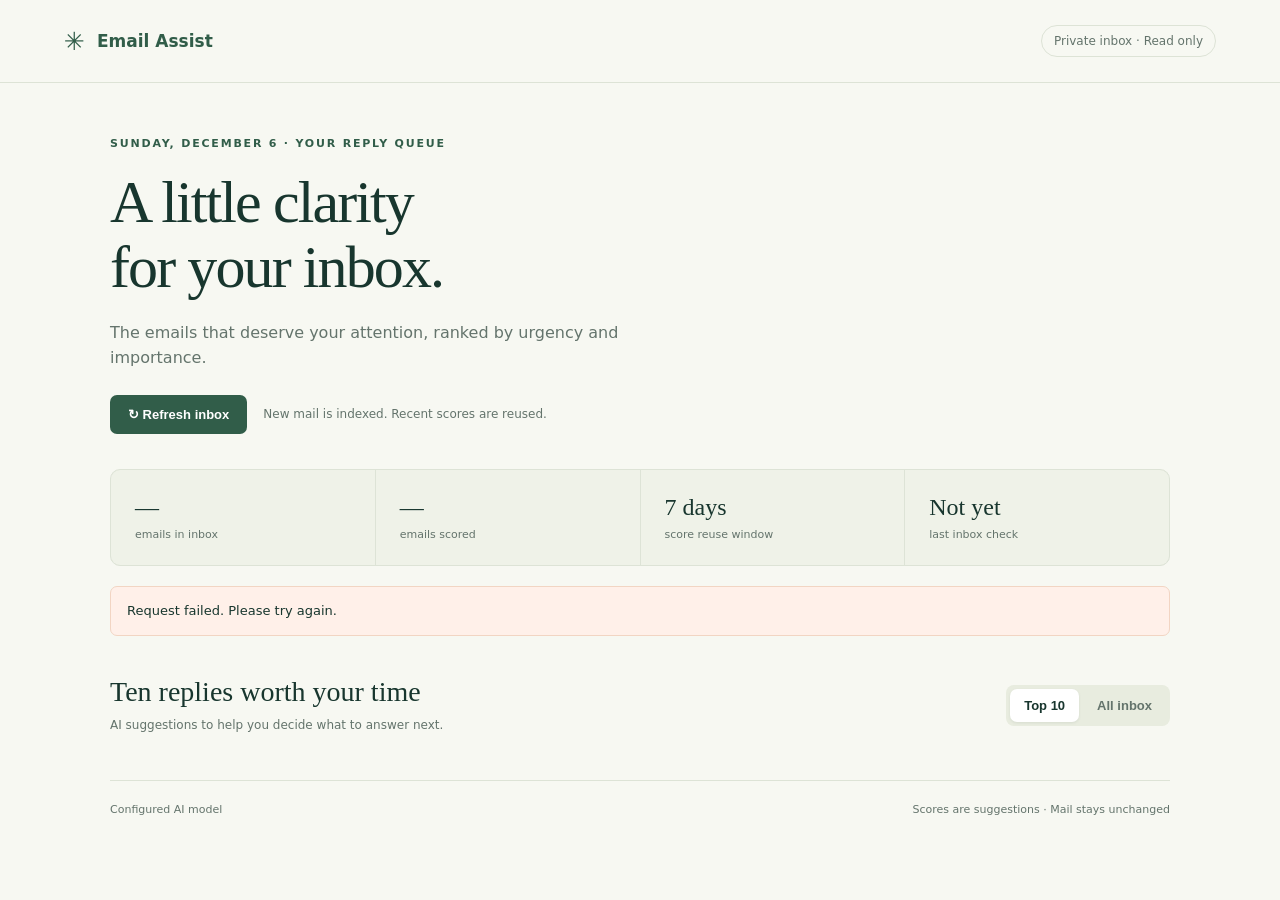
==== static/index.html @ 773610ed "Deploy read-only inbox triage with seven-day AI score cache" ====
<!doctype html><html lang="en"><head><meta charset="utf-8"><meta name="viewport" content="width=device-width,initial-scale=1"><title>Email Assist · Daily reply queue</title><link rel="stylesheet" href="/static/style.css"><script defer src="/static/app.js"></script></head><body>
<header><a class="brand" href="/">✳ <span>Email Assist</span></a><span class="private">Private inbox · Read only</span></header>
<main><section class="intro"><div class="eyebrow" id="today">YOUR DAILY REPLY QUEUE</div><h1>A little clarity<br>for your inbox.</h1><p>The emails that deserve your attention, ranked by urgency and importance.</p><div class="controls"><button id="refresh">↻ Refresh inbox</button><span id="refresh-note">New mail is indexed. Recent scores are reused.</span></div></section>
<section class="stats"><div><span id="inbox-count">—</span><small>emails in inbox</small></div><div><span id="scored-count">—</span><small>emails scored</small></div><div><span>7 days</span><small>score reuse window</small></div><div><span id="last-scan">Not yet</span><small>last inbox check</small></div></section>
<div id="status" class="notice" role="status">Connecting…</div>
<section id="setup" hidden><h2>Connect your Bridge inbox</h2><p>Use the password shown in Proton Mail Bridge’s IMAP settings.</p><form id="setup-form"><label>Bridge username<input id="username" type="email" autocomplete="username" required></label><label>Bridge IMAP password<input id="password" type="password" autocomplete="off" required></label><button type="submit">Connect inbox</button></form><p id="setup-error" role="alert"></p></section>
<section id="list-view"><div class="section-head"><div><h2 id="list-title">Ten replies worth your time</h2><p id="list-caption">AI suggestions to help you decide what to answer next.</p></div><nav><button class="tab active" id="top-tab">Top 10</button><button class="tab" id="all-tab">All inbox</button></nav></div><label id="search-box" hidden>Find an email<input id="search" type="search" placeholder="Search titles or senders"></label><div id="emails" class="emails"></div><div id="pagination" class="pagination" hidden><button id="prev">← Previous</button><span id="page-label"></span><button id="next">Next →</button></div></section>
<section id="detail" hidden><a href="/" class="back">← Back to reply queue</a><div class="detail-head"><div id="detail-score" class="score"></div><div><h2 id="detail-title"></h2><p id="detail-from"></p><small id="detail-date"></small></div></div><div class="recommendation"><div class="eyebrow">WHY IT MATTERS</div><p id="detail-reason"></p><div class="eyebrow">SUGGESTED NEXT STEP</div><p id="detail-action"></p><small id="detail-analysis"></small></div><div id="truncated" class="notice" hidden>This is a text preview. Long messages may be truncated; attachments are not analyzed.</div><h3>Message preview</h3><pre id="detail-body"></pre><p class="muted">Reading this preview does not mark the message as read. To reply, open your mail client and find this subject.</p><button id="copy-subject">Copy subject to find in Proton</button><a href="https://mail.proton.me/" target="_blank" rel="noopener noreferrer" class="button secondary">Open Proton Mail ↗</a></section>
<footer><span id="model-label">Configured AI model</span><span>Scores are suggestions · Mail stays unchanged</span></footer></main></body></html>
---- static/style.css ----
:root{color-scheme:light;--ink:#18362e;--muted:#64746c;--green:#315d49;--paper:#f7f8f2;--line:#dde3d6}*{box-sizing:border-box}body{margin:0;background:var(--paper);color:var(--ink);font-family:system-ui,-apple-system,sans-serif}header{padding:25px 5%;display:flex;align-items:center;justify-content:space-between;border-bottom:1px solid var(--line)}.brand{display:flex;gap:12px;align-items:center;font-size:25px;text-decoration:none;color:var(--green)}.brand span{font-size:17px;font-weight:650}.private{font-size:12px;color:var(--muted);border:1px solid var(--line);border-radius:30px;padding:8px 12px}main{max-width:1120px;margin:auto;padding:54px 30px 20px}.eyebrow{font-size:11px;font-weight:700;letter-spacing:1.8px;color:var(--green)}h1{font-family:Georgia,serif;font-size:clamp(38px,5vw,60px);line-height:1.08;letter-spacing:-1.9px;font-weight:400;margin:20px 0}p{color:var(--muted);line-height:1.6}.intro{margin-bottom:35px}.intro>p{max-width:540px}.controls{display:flex;gap:16px;align-items:center;margin-top:24px}.controls span{font-size:12px;color:var(--muted)}button,.button{border:0;border-radius:7px;padding:12px 18px;background:var(--green);color:white;font-weight:600;font-size:13px;cursor:pointer;text-decoration:none;display:inline-block}button:hover,.button:hover{filter:brightness(1.08)}button:disabled{opacity:.45;cursor:default}.stats{display:grid;grid-template-columns:repeat(4,1fr);gap:1px;background:var(--line);border:1px solid var(--line);border-radius:10px;overflow:hidden}.stats>div{padding:24px;background:#eff2e8}.stats span{display:block;font-size:24px;font-family:Georgia,serif}.stats small{display:block;margin-top:7px;font-size:11px;color:var(--muted)}.notice{font-size:13px;line-height:1.7;padding:13px 16px;background:#e9efdf;border:1px solid #d6e2c8;border-radius:7px;margin:20px 0}.notice.error{background:#fff0e9;border-color:#f2d5c3}.section-head{display:flex;justify-content:space-between;align-items:center;margin:40px 0 24px}h2{font-family:Georgia,serif;font-size:28px;font-weight:400;margin:0}.section-head p{font-size:12px;margin:8px 0 0}nav{display:flex;padding:4px;background:#e8ecdf;border-radius:8px;gap:4px}.tab{background:transparent;color:var(--muted);padding:9px 14px}.tab.active{background:white;color:var(--ink);box-shadow:0 1px 3px #18362e15}.email{display:grid;grid-template-columns:36px 60px 1fr auto;gap:18px;align-items:start;background:white;border:1px solid var(--line);border-radius:9px;padding:23px;margin-bottom:12px}.rank{font-family:Georgia,serif;font-size:20px;color:#94a18f;padding-top:14px}.score{background:#e9efdf;border-radius:8px;text-align:center;padding:10px 8px;font-size:25px;font-family:Georgia,serif;color:#355b3a}.score small{display:block;font-family:system-ui;font-size:9px;letter-spacing:.6px;margin-top:2px}.score.urgent{background:#f9e5cd;color:#925920}.email a{color:var(--ink);text-decoration:none;font-size:16px;font-weight:600;line-height:1.4;overflow-wrap:anywhere}.email a:hover{text-decoration:underline}.email p{font-size:13px;margin:9px 0}.sender{font-size:11px;color:var(--muted);overflow-wrap:anywhere}.metadata{font-size:10px;color:var(--muted);margin-top:12px}.arrow{font-size:20px;color:#7a8a78;padding-top:14px}.empty{padding:45px;text-align:center;border:1px dashed #b8c5af;border-radius:10px;color:var(--muted)}footer{display:flex;justify-content:space-between;border-top:1px solid var(--line);padding:22px 0;margin-top:45px;font-size:11px;color:var(--muted)}label{font-size:12px;color:var(--muted)}input{display:block;width:100%;background:white;border:1px solid var(--line);border-radius:6px;padding:12px;margin:8px 0 18px;color:var(--ink);font-size:14px}#search-box{display:block;max-width:460px}#setup{background:white;border:1px solid var(--line);border-radius:10px;padding:28px;margin-top:24px}#setup-form{max-width:480px}.pagination{display:flex;justify-content:center;align-items:center;gap:20px;margin-top:24px;font-size:12px}.back{color:var(--green);font-size:13px}.detail-head{display:flex;gap:24px;align-items:start;margin:30px 0}.detail-head h2{overflow-wrap:anywhere}.detail-head p{margin:10px 0}.detail-head small{color:var(--muted)}.detail-head .score{min-width:75px}.recommendation{background:#eef2e6;border-radius:10px;padding:24px;margin:25px 0}.recommendation p{color:var(--ink)}.recommendation small{color:var(--muted)}pre{white-space:pre-wrap;overflow-wrap:anywhere;font:14px/1.75 system-ui;background:white;border:1px solid var(--line);padding:28px;border-radius:8px}.muted{font-size:12px}.secondary{background:#e5ebdc;color:var(--green);margin-left:10px}[hidden]{display:none!important}@media(max-width:650px){main{padding:30px 18px}.private{font-size:10px}.stats{grid-template-columns:repeat(2,1fr)}.stats>div{padding:18px}.section-head{align-items:start;gap:15px;flex-direction:column}.email{grid-template-columns:42px 1fr;gap:12px;padding:18px}.rank,.arrow{display:none}.score{font-size:21px}.controls{align-items:start;flex-direction:column}footer{gap:12px;flex-direction:column}.detail-head{gap:14px}.detail-head h2{font-size:24px}}
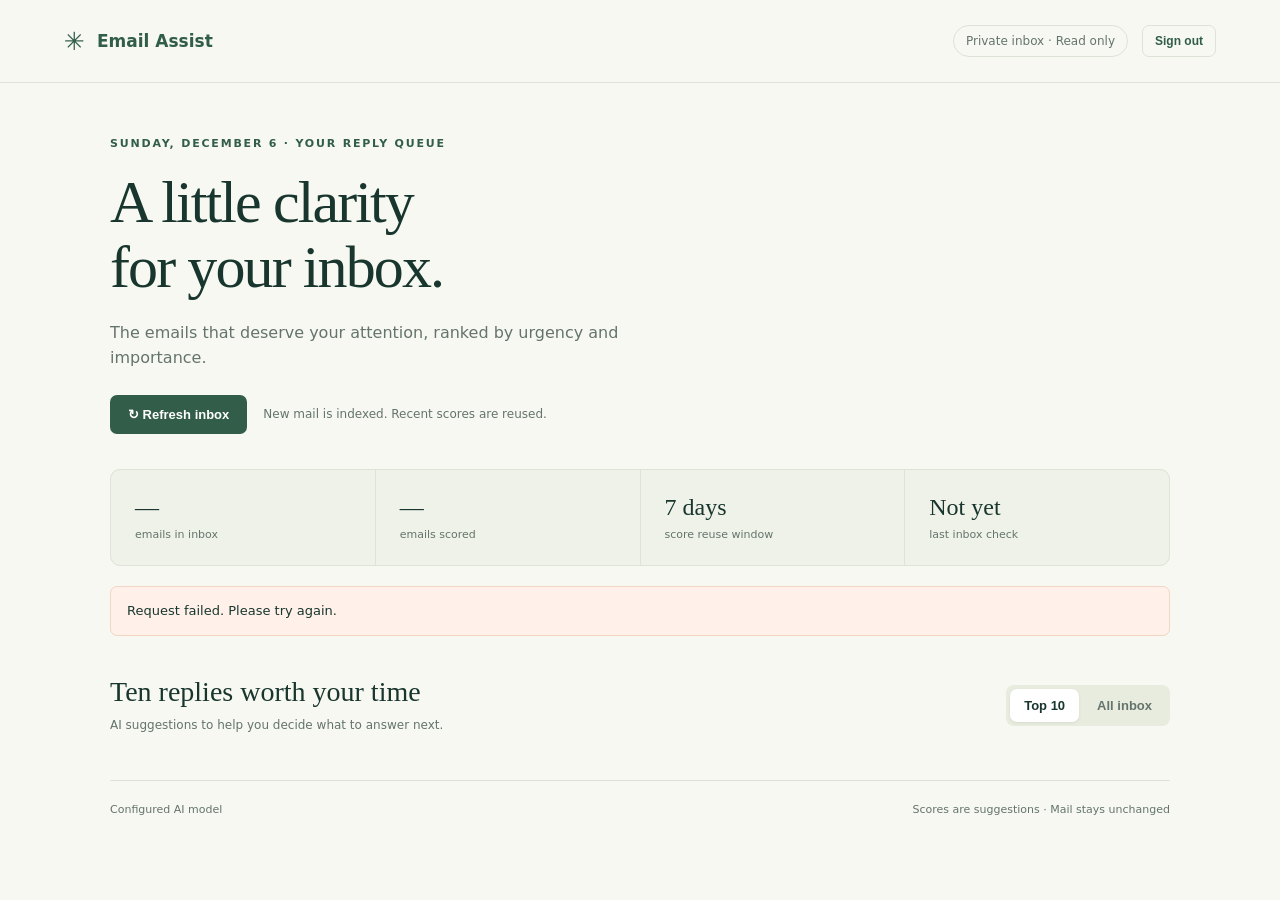
==== commit 78f62d7e: "Replace Basic auth with minimal login and revocable secure sessions" ====
--- a/static/index.html
+++ b/static/index.html
@@ -1,5 +1,5 @@
 <!doctype html><html lang="en"><head><meta charset="utf-8"><meta name="viewport" content="width=device-width,initial-scale=1"><title>Email Assist · Daily reply queue</title><link rel="stylesheet" href="/static/style.css"><script defer src="/static/app.js"></script></head><body>
-<header><a class="brand" href="/">✳ <span>Email Assist</span></a><span class="private">Private inbox · Read only</span></header>
+<header><a class="brand" href="/">✳ <span>Email Assist</span></a><div class="header-actions"><span class="private">Private inbox · Read only</span><button id="logout" class="sign-out" type="button">Sign out</button></div></header>
 <main><section class="intro"><div class="eyebrow" id="today">YOUR DAILY REPLY QUEUE</div><h1>A little clarity<br>for your inbox.</h1><p>The emails that deserve your attention, ranked by urgency and importance.</p><div class="controls"><button id="refresh">↻ Refresh inbox</button><span id="refresh-note">New mail is indexed. Recent scores are reused.</span></div></section>
 <section class="stats"><div><span id="inbox-count">—</span><small>emails in inbox</small></div><div><span id="scored-count">—</span><small>emails scored</small></div><div><span>7 days</span><small>score reuse window</small></div><div><span id="last-scan">Not yet</span><small>last inbox check</small></div></section>
 <div id="status" class="notice" role="status">Connecting…</div>
--- a/static/style.css
+++ b/static/style.css
@@ -1 +1,18 @@
 :root{color-scheme:light;--ink:#18362e;--muted:#64746c;--green:#315d49;--paper:#f7f8f2;--line:#dde3d6}*{box-sizing:border-box}body{margin:0;background:var(--paper);color:var(--ink);font-family:system-ui,-apple-system,sans-serif}header{padding:25px 5%;display:flex;align-items:center;justify-content:space-between;border-bottom:1px solid var(--line)}.brand{display:flex;gap:12px;align-items:center;font-size:25px;text-decoration:none;color:var(--green)}.brand span{font-size:17px;font-weight:650}.private{font-size:12px;color:var(--muted);border:1px solid var(--line);border-radius:30px;padding:8px 12px}main{max-width:1120px;margin:auto;padding:54px 30px 20px}.eyebrow{font-size:11px;font-weight:700;letter-spacing:1.8px;color:var(--green)}h1{font-family:Georgia,serif;font-size:clamp(38px,5vw,60px);line-height:1.08;letter-spacing:-1.9px;font-weight:400;margin:20px 0}p{color:var(--muted);line-height:1.6}.intro{margin-bottom:35px}.intro>p{max-width:540px}.controls{display:flex;gap:16px;align-items:center;margin-top:24px}.controls span{font-size:12px;color:var(--muted)}button,.button{border:0;border-radius:7px;padding:12px 18px;background:var(--green);color:white;font-weight:600;font-size:13px;cursor:pointer;text-decoration:none;display:inline-block}button:hover,.button:hover{filter:brightness(1.08)}button:disabled{opacity:.45;cursor:default}.stats{display:grid;grid-template-columns:repeat(4,1fr);gap:1px;background:var(--line);border:1px solid var(--line);border-radius:10px;overflow:hidden}.stats>div{padding:24px;background:#eff2e8}.stats span{display:block;font-size:24px;font-family:Georgia,serif}.stats small{display:block;margin-top:7px;font-size:11px;color:var(--muted)}.notice{font-size:13px;line-height:1.7;padding:13px 16px;background:#e9efdf;border:1px solid #d6e2c8;border-radius:7px;margin:20px 0}.notice.error{background:#fff0e9;border-color:#f2d5c3}.section-head{display:flex;justify-content:space-between;align-items:center;margin:40px 0 24px}h2{font-family:Georgia,serif;font-size:28px;font-weight:400;margin:0}.section-head p{font-size:12px;margin:8px 0 0}nav{display:flex;padding:4px;background:#e8ecdf;border-radius:8px;gap:4px}.tab{background:transparent;color:var(--muted);padding:9px 14px}.tab.active{background:white;color:var(--ink);box-shadow:0 1px 3px #18362e15}.email{display:grid;grid-template-columns:36px 60px 1fr auto;gap:18px;align-items:start;background:white;border:1px solid var(--line);border-radius:9px;padding:23px;margin-bottom:12px}.rank{font-family:Georgia,serif;font-size:20px;color:#94a18f;padding-top:14px}.score{background:#e9efdf;border-radius:8px;text-align:center;padding:10px 8px;font-size:25px;font-family:Georgia,serif;color:#355b3a}.score small{display:block;font-family:system-ui;font-size:9px;letter-spacing:.6px;margin-top:2px}.score.urgent{background:#f9e5cd;color:#925920}.email a{color:var(--ink);text-decoration:none;font-size:16px;font-weight:600;line-height:1.4;overflow-wrap:anywhere}.email a:hover{text-decoration:underline}.email p{font-size:13px;margin:9px 0}.sender{font-size:11px;color:var(--muted);overflow-wrap:anywhere}.metadata{font-size:10px;color:var(--muted);margin-top:12px}.arrow{font-size:20px;color:#7a8a78;padding-top:14px}.empty{padding:45px;text-align:center;border:1px dashed #b8c5af;border-radius:10px;color:var(--muted)}footer{display:flex;justify-content:space-between;border-top:1px solid var(--line);padding:22px 0;margin-top:45px;font-size:11px;color:var(--muted)}label{font-size:12px;color:var(--muted)}input{display:block;width:100%;background:white;border:1px solid var(--line);border-radius:6px;padding:12px;margin:8px 0 18px;color:var(--ink);font-size:14px}#search-box{display:block;max-width:460px}#setup{background:white;border:1px solid var(--line);border-radius:10px;padding:28px;margin-top:24px}#setup-form{max-width:480px}.pagination{display:flex;justify-content:center;align-items:center;gap:20px;margin-top:24px;font-size:12px}.back{color:var(--green);font-size:13px}.detail-head{display:flex;gap:24px;align-items:start;margin:30px 0}.detail-head h2{overflow-wrap:anywhere}.detail-head p{margin:10px 0}.detail-head small{color:var(--muted)}.detail-head .score{min-width:75px}.recommendation{background:#eef2e6;border-radius:10px;padding:24px;margin:25px 0}.recommendation p{color:var(--ink)}.recommendation small{color:var(--muted)}pre{white-space:pre-wrap;overflow-wrap:anywhere;font:14px/1.75 system-ui;background:white;border:1px solid var(--line);padding:28px;border-radius:8px}.muted{font-size:12px}.secondary{background:#e5ebdc;color:var(--green);margin-left:10px}[hidden]{display:none!important}@media(max-width:650px){main{padding:30px 18px}.private{font-size:10px}.stats{grid-template-columns:repeat(2,1fr)}.stats>div{padding:18px}.section-head{align-items:start;gap:15px;flex-direction:column}.email{grid-template-columns:42px 1fr;gap:12px;padding:18px}.rank,.arrow{display:none}.score{font-size:21px}.controls{align-items:start;flex-direction:column}footer{gap:12px;flex-direction:column}.detail-head{gap:14px}.detail-head h2{font-size:24px}}
+
+/* A small sign-in screen, using the same palette as the inbox. */
+.login-page{min-height:100vh;display:grid;place-items:center}
+.login-shell{width:100%;max-width:430px;padding:40px 24px;margin:auto}
+.login-shell>.brand{justify-content:center;margin-bottom:34px}
+.login-card{background:white;border:1px solid var(--line);border-radius:12px;padding:32px;box-shadow:0 8px 32px #18362e05}
+.login-card h1{font-size:36px;letter-spacing:-1px;margin:16px 0 8px}
+.login-card>p{font-size:14px;margin:0 0 28px}
+.login-card label{display:block;color:var(--ink);font-weight:550}
+.login-card input{min-height:46px;margin:8px 0 20px}
+input:focus-visible,button:focus-visible,a:focus-visible{outline:2px solid var(--green);outline-offset:3px}
+.login-card button{width:100%;min-height:46px}
+.login-error{color:#984329;font-size:13px;min-height:20px;margin:0 0 14px}
+.login-note{font-size:12px;text-align:center;margin:22px 0 0}
+.header-actions{display:flex;align-items:center;gap:14px}
+.sign-out{padding:8px 12px;background:transparent;border:1px solid var(--line);color:var(--green);font-size:12px}
+@media(max-width:650px){.login-shell{padding:28px 18px}.login-card{padding:28px 24px}.header-actions{gap:8px}.header-actions .private{display:none}}
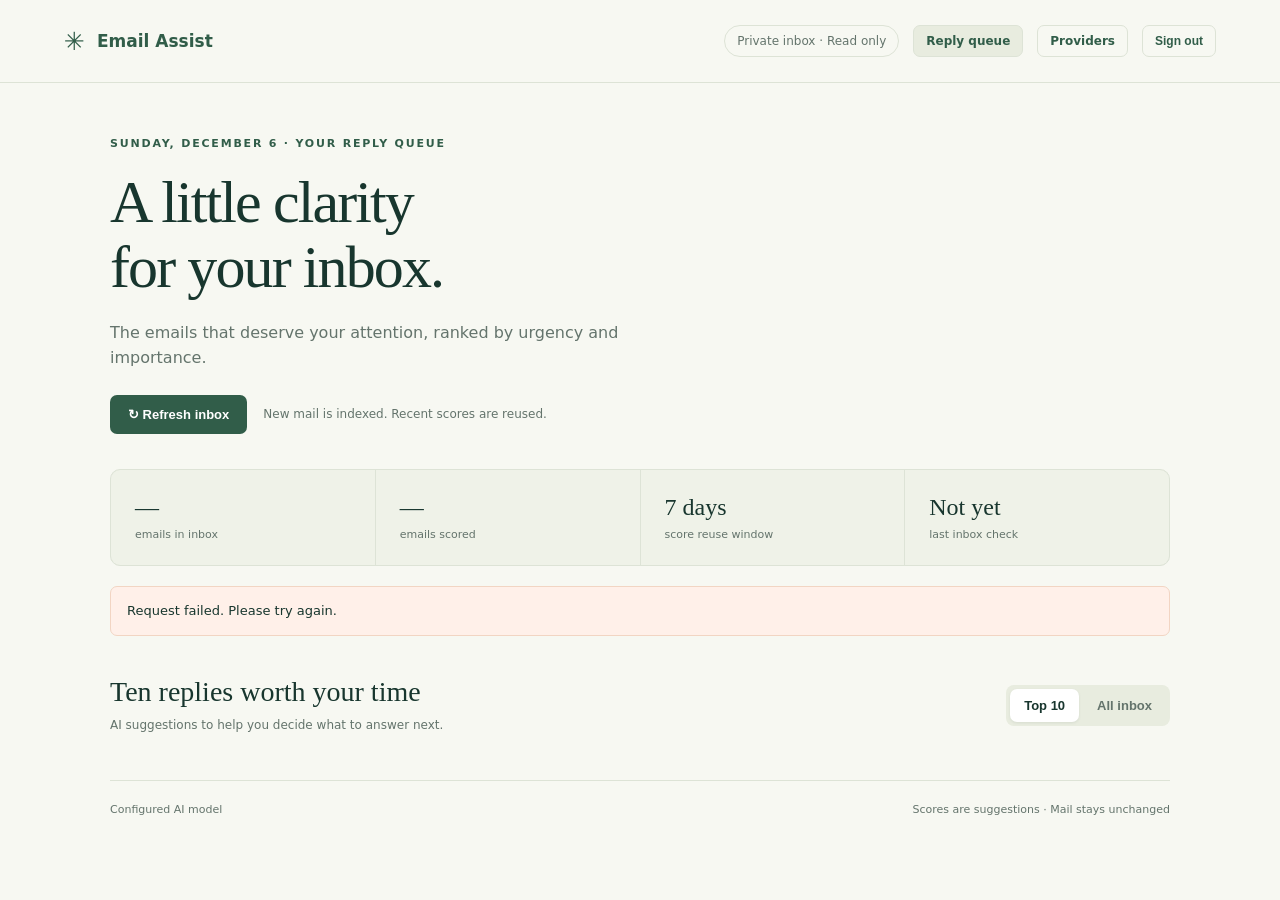
==== commit f9527e0b: "support multiple email providers in email-assist" ====
--- a/static/index.html
+++ b/static/index.html
@@ -1,9 +1,9 @@
-<!doctype html><html lang="en"><head><meta charset="utf-8"><meta name="viewport" content="width=device-width,initial-scale=1"><title>Email Assist · Daily reply queue</title><link rel="stylesheet" href="/static/style.css"><script defer src="/static/app.js"></script></head><body>
-<header><a class="brand" href="/">✳ <span>Email Assist</span></a><div class="header-actions"><span class="private">Private inbox · Read only</span><button id="logout" class="sign-out" type="button">Sign out</button></div></header>
+<!doctype html><html lang="en"><head><meta charset="utf-8"><meta name="viewport" content="width=device-width,initial-scale=1"><title>Email Assist · Daily reply queue</title><link rel="stylesheet" href="/static/style.css"><script defer src="/static/common.js"></script><script defer src="/static/app.js"></script></head><body>
+<header><a class="brand" href="/">✳ <span>Email Assist</span></a><div class="header-actions"><span class="private">Private inbox · Read only</span><a class="button sign-out active" href="/">Reply queue</a><a class="button sign-out" href="/providers">Providers</a><button id="logout" class="sign-out" type="button">Sign out</button></div></header>
 <main><section class="intro"><div class="eyebrow" id="today">YOUR DAILY REPLY QUEUE</div><h1>A little clarity<br>for your inbox.</h1><p>The emails that deserve your attention, ranked by urgency and importance.</p><div class="controls"><button id="refresh">↻ Refresh inbox</button><span id="refresh-note">New mail is indexed. Recent scores are reused.</span></div></section>
+<nav id="filter" class="filter" aria-label="Mail provider" hidden></nav>
 <section class="stats"><div><span id="inbox-count">—</span><small>emails in inbox</small></div><div><span id="scored-count">—</span><small>emails scored</small></div><div><span>7 days</span><small>score reuse window</small></div><div><span id="last-scan">Not yet</span><small>last inbox check</small></div></section>
 <div id="status" class="notice" role="status">Connecting…</div>
-<section id="setup" hidden><h2>Connect your Bridge inbox</h2><p>Use the password shown in Proton Mail Bridge’s IMAP settings.</p><form id="setup-form"><label>Bridge username<input id="username" type="email" autocomplete="username" required></label><label>Bridge IMAP password<input id="password" type="password" autocomplete="off" required></label><button type="submit">Connect inbox</button></form><p id="setup-error" role="alert"></p></section>
 <section id="list-view"><div class="section-head"><div><h2 id="list-title">Ten replies worth your time</h2><p id="list-caption">AI suggestions to help you decide what to answer next.</p></div><nav><button class="tab active" id="top-tab">Top 10</button><button class="tab" id="all-tab">All inbox</button></nav></div><label id="search-box" hidden>Find an email<input id="search" type="search" placeholder="Search titles or senders"></label><div id="emails" class="emails"></div><div id="pagination" class="pagination" hidden><button id="prev">← Previous</button><span id="page-label"></span><button id="next">Next →</button></div></section>
-<section id="detail" hidden><a href="/" class="back">← Back to reply queue</a><div class="detail-head"><div id="detail-score" class="score"></div><div><h2 id="detail-title"></h2><p id="detail-from"></p><small id="detail-date"></small></div></div><div class="recommendation"><div class="eyebrow">WHY IT MATTERS</div><p id="detail-reason"></p><div class="eyebrow">SUGGESTED NEXT STEP</div><p id="detail-action"></p><small id="detail-analysis"></small></div><div id="truncated" class="notice" hidden>This is a text preview. Long messages may be truncated; attachments are not analyzed.</div><h3>Message preview</h3><pre id="detail-body"></pre><p class="muted">Reading this preview does not mark the message as read. To reply, open your mail client and find this subject.</p><button id="copy-subject">Copy subject to find in Proton</button><a href="https://mail.proton.me/" target="_blank" rel="noopener noreferrer" class="button secondary">Open Proton Mail ↗</a></section>
+<section id="detail" hidden><a href="/" class="back">← Back to reply queue</a><div class="detail-head"><div id="detail-score" class="score"></div><div><h2 id="detail-title"></h2><p id="detail-from"></p><small id="detail-date"></small></div></div><div class="recommendation"><div class="eyebrow">WHY IT MATTERS</div><p id="detail-reason"></p><div class="eyebrow">SUGGESTED NEXT STEP</div><p id="detail-action"></p><small id="detail-analysis"></small></div><div id="truncated" class="notice" hidden>This is a text preview. Long messages may be truncated; attachments are not analyzed.</div><h3>Message preview</h3><pre id="detail-body"></pre><p class="muted">Reading this preview does not mark the message as read. To reply, open your mail client and find this subject.</p><button id="copy-subject">Copy subject to find it</button><a id="webmail" href="/" target="_blank" rel="noopener noreferrer" class="button secondary" hidden>Open webmail ↗</a></section>
 <footer><span id="model-label">Configured AI model</span><span>Scores are suggestions · Mail stays unchanged</span></footer></main></body></html>
--- a/static/style.css
+++ b/static/style.css
@@ -16,3 +16,23 @@
 .header-actions{display:flex;align-items:center;gap:14px}
 .sign-out{padding:8px 12px;background:transparent;border:1px solid var(--line);color:var(--green);font-size:12px}
 @media(max-width:650px){.login-shell{padding:28px 18px}.login-card{padding:28px 24px}.header-actions{gap:8px}.header-actions .private{display:none}}
+
+/* Provider filter and settings, reusing the inbox card and tab styles. */
+.filter{display:inline-flex;flex-wrap:wrap;margin-bottom:18px}
+.sign-out.active{background:#e8ecdf}
+.header-actions a.sign-out:hover{filter:none;background:#eff2e8}
+.panel{background:white;border:1px solid var(--line);border-radius:10px;padding:28px;margin-top:24px}
+.panel .section-head{margin:0 0 20px}
+.provider-row{display:flex;justify-content:space-between;align-items:center;gap:16px;padding:16px 0;border-top:1px solid var(--line)}
+.provider-row .metadata{margin-top:6px}
+.row-actions,.form-actions{display:flex;gap:10px;flex-wrap:wrap}
+.row-actions .secondary,.form-actions .secondary{margin-left:0}
+#provider-form{border-top:1px solid var(--line);padding-top:22px;margin-top:6px}
+#provider-form h3{margin:0 0 18px;font-size:15px}
+.fields{display:grid;grid-template-columns:repeat(2,1fr);column-gap:18px}
+select,textarea{display:block;width:100%;background:white;border:1px solid var(--line);border-radius:6px;padding:12px;margin:8px 0 18px;color:var(--ink);font:14px system-ui,-apple-system,sans-serif}
+textarea{resize:vertical}
+input:disabled,select:disabled,textarea:disabled{background:#f2f4ee;color:var(--muted)}
+#form-result{font-size:13px;min-height:20px}
+.error-text{color:#984329}
+@media(max-width:650px){.fields{grid-template-columns:1fr}.provider-row{flex-direction:column;align-items:start}.panel{padding:22px 18px}}
